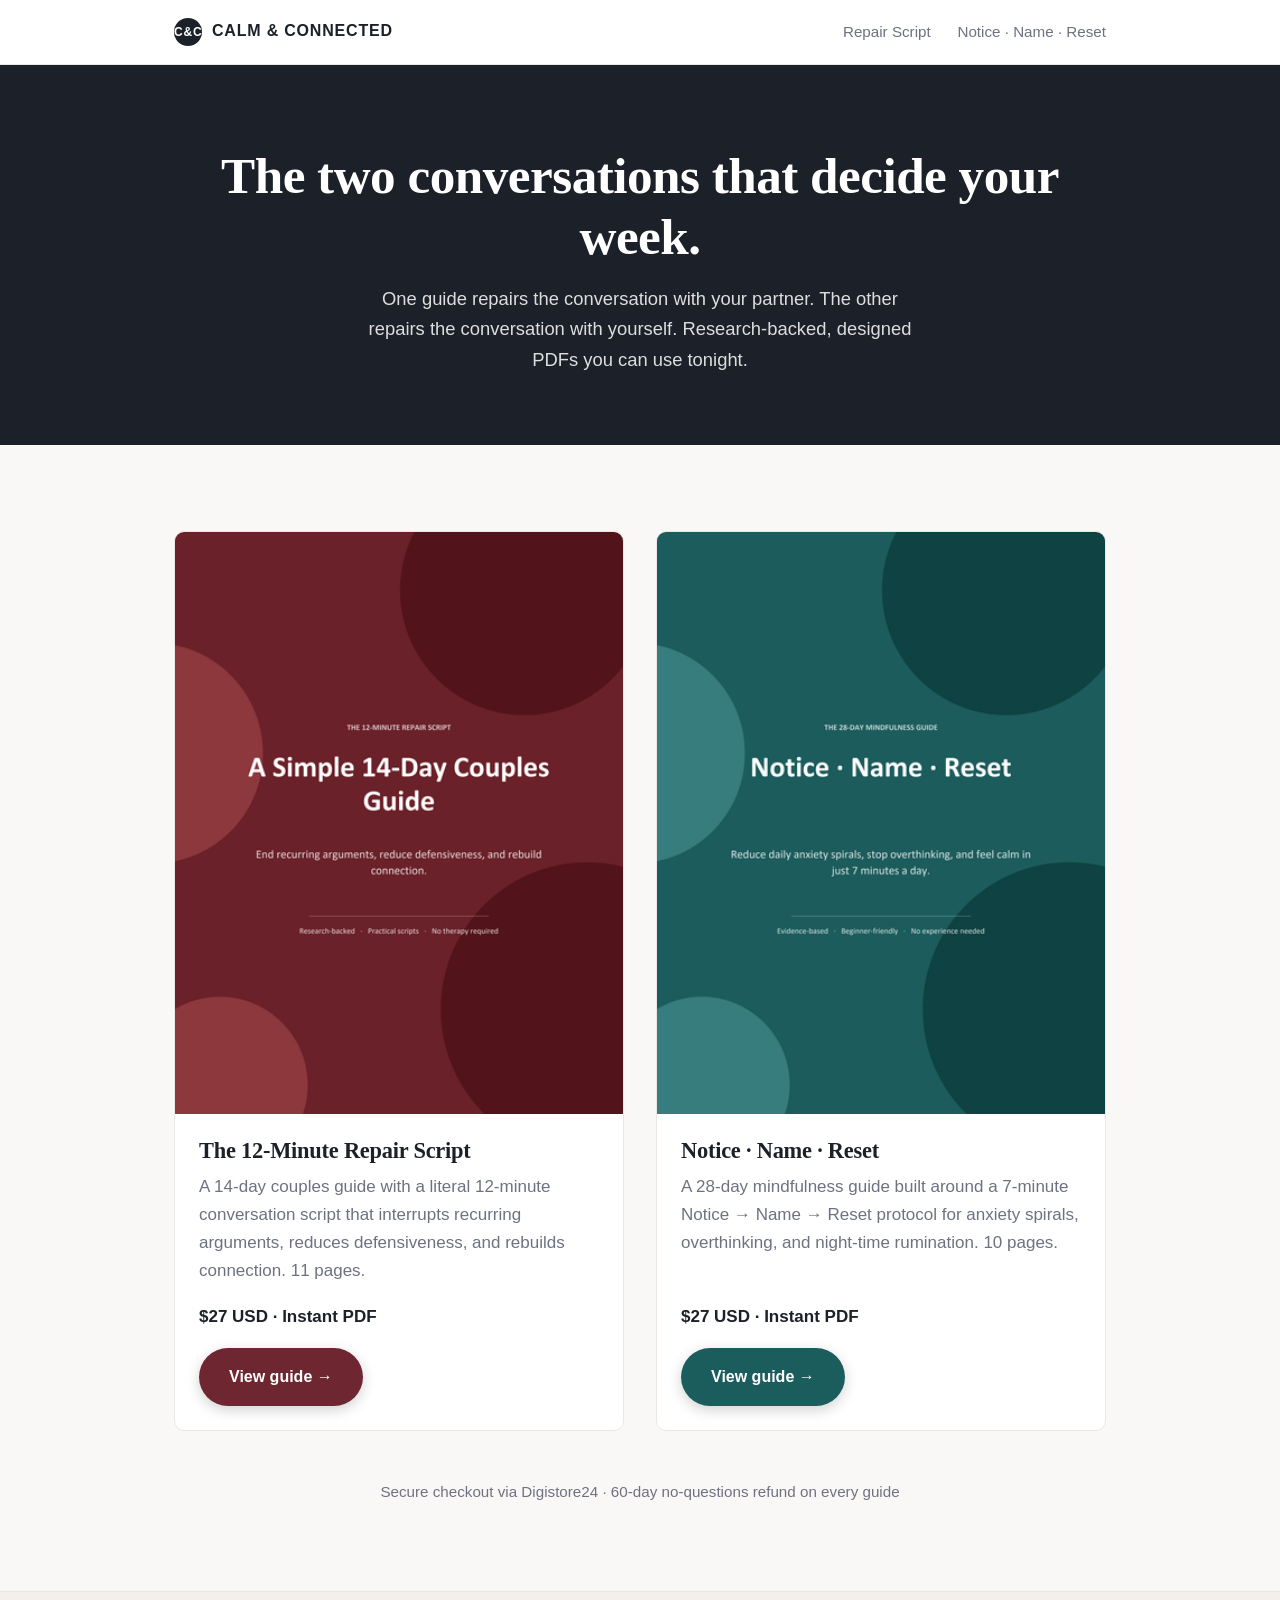
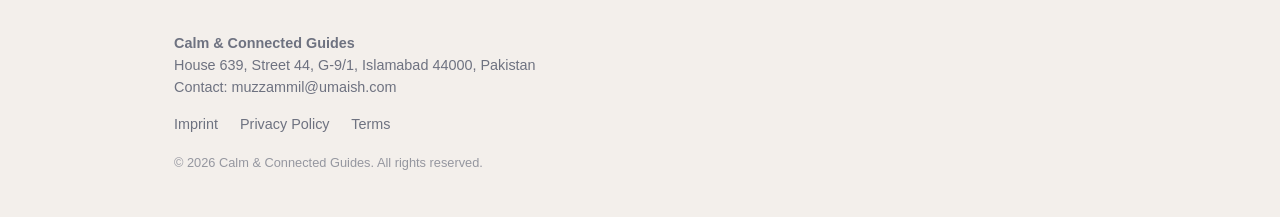
==== index.html @ 74327828 "first commit" ====
<!DOCTYPE html>
<html lang="en">
<head>
<meta charset="utf-8">
<meta name="viewport" content="width=device-width, initial-scale=1">
<title>Calm &amp; Connected — Practical guides for the conversations that decide your week</title>
<meta name="description" content="Research-backed, designed PDF guides for couples communication and daily anxiety. Instant download, 60-day refund.">
<meta property="og:title" content="Calm &amp; Connected — Practical guides">
<meta property="og:description" content="One guide repairs the conversation with your partner. The other repairs the conversation with yourself.">
<meta property="og:image" content="assets/cover_repair_400x520.jpg">
<link rel="stylesheet" href="assets/styles.css">
<style>
  /* Landing-page specific tweaks */
  .product-grid {
    display: grid;
    grid-template-columns: 1fr 1fr;
    gap: 32px;
    margin-top: 36px;
  }
  .product-card {
    background: var(--white);
    border-radius: var(--radius);
    border: 1px solid var(--line);
    overflow: hidden;
    transition: transform 0.15s ease, box-shadow 0.15s ease;
    display: flex;
    flex-direction: column;
  }
  .product-card:hover {
    transform: translateY(-2px);
    box-shadow: var(--shadow);
  }
  .product-card .cover {
    aspect-ratio: 400 / 520;
    overflow: hidden;
  }
  .product-card .cover img {
    width: 100%; height: 100%; object-fit: cover;
  }
  .product-card .body {
    padding: 24px;
    flex: 1;
    display: flex;
    flex-direction: column;
  }
  .product-card h3 {
    margin: 0 0 8px;
    font-size: 1.4rem;
    color: var(--ink);
  }
  .product-card p {
    color: var(--muted);
    flex: 1;
    margin-bottom: 18px;
  }
  .product-card .price {
    font-weight: 700;
    color: var(--ink);
    margin-bottom: 16px;
  }
  .product-card .btn {
    align-self: flex-start;
  }
  .repair-card { --accent: #6e2630; --accent-soft: #f7eaec; }
  .repair-card .btn { background: #6e2630; color: #fff; }
  .calm-card { --accent: #1b5c5c; --accent-soft: #e8f1f1; }
  .calm-card .btn { background: #1b5c5c; color: #fff; }
  @media (max-width: 768px) {
    .product-grid { grid-template-columns: 1fr; }
  }
  .landing-hero {
    background: #1c2028;
    color: #fff;
    padding: 80px 0 70px;
    text-align: center;
  }
  .landing-hero h1 { color: #fff; margin-bottom: 16px; }
  .landing-hero p { font-size: 1.15rem; opacity: 0.85; max-width: 56ch; margin: 0 auto; }
</style>
</head>
<body>

<header class="site-header">
  <div class="container">
    <a href="./index.html" class="brand" style="color:var(--ink);">
      <span class="brand-mark" style="background:#1c2028;">C&amp;C</span>Calm &amp; Connected
    </a>
    <nav>
      <a href="repair-script/index.html">Repair Script</a>
      <a href="notice-name-reset/index.html">Notice · Name · Reset</a>
    </nav>
  </div>
</header>

<section class="landing-hero">
  <div class="container">
    <h1>The two conversations that decide your week.</h1>
    <p>
      One guide repairs the conversation with your partner. The other repairs the
      conversation with yourself. Research-backed, designed PDFs you can use tonight.
    </p>
  </div>
</section>

<section style="padding-top:50px;">
  <div class="container">
    <div class="product-grid">

      <article class="product-card repair-card">
        <a href="repair-script/index.html" class="cover">
          <img src="assets/cover_repair_400x520.png" alt="The 12-Minute Repair Script">
        </a>
        <div class="body">
          <h3>The 12-Minute Repair Script</h3>
          <p>
            A 14-day couples guide with a literal 12-minute conversation script
            that interrupts recurring arguments, reduces defensiveness, and
            rebuilds connection. 11 pages.
          </p>
          <div class="price">$27 USD · Instant PDF</div>
          <a href="repair-script/index.html" class="btn">View guide →</a>
        </div>
      </article>

      <article class="product-card calm-card">
        <a href="notice-name-reset/index.html" class="cover">
          <img src="assets/cover_calm_400x520.png" alt="Notice · Name · Reset">
        </a>
        <div class="body">
          <h3>Notice · Name · Reset</h3>
          <p>
            A 28-day mindfulness guide built around a 7-minute Notice → Name → Reset
            protocol for anxiety spirals, overthinking, and night-time rumination.
            10 pages.
          </p>
          <div class="price">$27 USD · Instant PDF</div>
          <a href="notice-name-reset/index.html" class="btn">View guide →</a>
        </div>
      </article>

    </div>

    <p style="text-align:center;margin-top:48px;color:var(--muted);font-size:0.95rem;">
      Secure checkout via Digistore24 · 60-day no-questions refund on every guide
    </p>
  </div>
</section>

<footer class="site-footer">
  <div class="container">
    <p class="imprint">
      <strong>Calm &amp; Connected Guides</strong><br>
      House 639, Street 44, G-9/1, Islamabad 44000, Pakistan<br>
      Contact: <a href="mailto:muzzammil@umaish.com">muzzammil@umaish.com</a>
    </p>
    <p class="links">
      <a href="imprint/index.html">Imprint</a>
      <a href="privacy/index.html">Privacy Policy</a>
      <a href="terms/index.html">Terms</a>
    </p>
    <p style="font-size:0.8rem;margin-top:14px;opacity:0.7;">
      © 2026 Calm &amp; Connected Guides. All rights reserved.
    </p>
  </div>
</footer>

</body>
</html>
---- assets/styles.css ----
/* Calm & Connected Guides — sales pages shared stylesheet */

:root {
  --ink: #1c2028;
  --muted: #6e7280;
  --bg: #faf8f6;
  --line: #ebe6e1;
  --white: #ffffff;
  --shadow: 0 4px 24px rgba(28, 32, 40, 0.08);
  --radius: 10px;
  --max-w: 980px;
  --font-sans: -apple-system, BlinkMacSystemFont, 'Segoe UI', 'Inter', 'Helvetica Neue', Arial, sans-serif;
  --font-display: 'Georgia', 'Charter', serif;
}

/* Per-page palettes — set on <body class="theme-repair"> or .theme-calm */
.theme-repair {
  --accent: #6e2630;
  --accent-dark: #4f1a22;
  --accent-light: #8a3540;
  --accent-soft: #f7eaec;
  --hero-bg: #6e2630;
}

.theme-calm {
  --accent: #1b5c5c;
  --accent-dark: #114040;
  --accent-light: #2f7777;
  --accent-soft: #e8f1f1;
  --hero-bg: #1b5c5c;
}

/* Reset */
*, *::before, *::after { box-sizing: border-box; }
html { -webkit-text-size-adjust: 100%; scroll-behavior: smooth; }
body {
  margin: 0;
  font-family: var(--font-sans);
  font-size: 17px;
  line-height: 1.65;
  color: var(--ink);
  background: var(--bg);
  -webkit-font-smoothing: antialiased;
}

img { max-width: 100%; height: auto; display: block; }
a { color: var(--accent); text-decoration: none; }
a:hover { text-decoration: underline; }

h1, h2, h3, h4 {
  font-family: var(--font-display);
  font-weight: 700;
  line-height: 1.2;
  margin: 0 0 0.6em;
  letter-spacing: -0.01em;
}
h1 { font-size: clamp(2rem, 5vw, 3.2rem); }
h2 { font-size: clamp(1.6rem, 3.5vw, 2.2rem); }
h3 { font-size: 1.3rem; }
p  { margin: 0 0 1.1em; }
ul { padding-left: 1.4em; margin: 0 0 1.2em; }
li { margin-bottom: 0.4em; }

.container {
  max-width: var(--max-w);
  margin: 0 auto;
  padding: 0 24px;
}

/* Header */
.site-header {
  padding: 18px 0;
  border-bottom: 1px solid var(--line);
  background: var(--white);
}
.site-header .container {
  display: flex;
  align-items: center;
  justify-content: space-between;
}
.site-header .brand {
  font-weight: 700;
  font-size: 1rem;
  letter-spacing: 0.05em;
  text-transform: uppercase;
  color: var(--ink);
}
.site-header .brand-mark {
  display: inline-block;
  width: 28px; height: 28px;
  background: var(--accent);
  color: #fff;
  border-radius: 50%;
  text-align: center;
  line-height: 28px;
  font-size: 0.75rem;
  margin-right: 10px;
  vertical-align: middle;
}
.site-header nav a {
  color: var(--muted);
  font-size: 0.95rem;
  margin-left: 22px;
}

/* Hero */
.hero {
  background: var(--hero-bg);
  color: #fff;
  padding: 80px 0 90px;
  position: relative;
  overflow: hidden;
}
.hero::before, .hero::after {
  content: '';
  position: absolute;
  background: rgba(255,255,255,0.06);
  border-radius: 50%;
}
.hero::before { width: 360px; height: 360px; top: -120px; right: -100px; }
.hero::after  { width: 280px; height: 280px; bottom: -120px; left: -80px; }
.hero .container {
  position: relative;
  z-index: 1;
  display: grid;
  grid-template-columns: 1fr 360px;
  gap: 60px;
  align-items: center;
}
.hero .eyebrow {
  font-size: 0.75rem;
  letter-spacing: 0.15em;
  text-transform: uppercase;
  opacity: 0.8;
  margin-bottom: 18px;
}
.hero h1 { color: #fff; margin-bottom: 22px; }
.hero p.lede {
  font-size: 1.15rem;
  line-height: 1.55;
  opacity: 0.92;
  margin-bottom: 32px;
  max-width: 36ch;
}
.hero .cover-shot img {
  border-radius: var(--radius);
  box-shadow: 0 12px 48px rgba(0,0,0,0.35);
}
.hero .fine {
  font-size: 0.85rem;
  opacity: 0.7;
  margin-top: 14px;
  margin-bottom: 0;
}

/* Buttons */
.btn {
  display: inline-block;
  padding: 16px 30px;
  background: #fff;
  color: var(--accent);
  border: 0;
  border-radius: 999px;
  font-weight: 700;
  font-size: 1rem;
  cursor: pointer;
  transition: transform 0.15s ease, box-shadow 0.15s ease;
  box-shadow: 0 4px 14px rgba(0,0,0,0.18);
  text-decoration: none !important;
}
.btn:hover { transform: translateY(-1px); box-shadow: 0 6px 20px rgba(0,0,0,0.24); }
.btn.btn-accent {
  background: var(--accent);
  color: #fff;
}

/* Sections */
section { padding: 70px 0; }
section.alt { background: var(--white); }

section h2 {
  text-align: center;
  margin-bottom: 12px;
}
section .lead {
  text-align: center;
  color: var(--muted);
  font-size: 1.1rem;
  max-width: 56ch;
  margin: 0 auto 48px;
}

/* Two-column blocks */
.two-col {
  display: grid;
  grid-template-columns: 1fr 1fr;
  gap: 48px;
  align-items: center;
}

/* Bullet block */
.checks {
  list-style: none;
  padding: 0;
  margin: 0;
  display: grid;
  grid-template-columns: 1fr;
  gap: 14px;
}
.checks li {
  position: relative;
  padding-left: 36px;
  font-size: 1.02rem;
  margin: 0;
}
.checks li::before {
  content: '';
  position: absolute;
  left: 0;
  top: 4px;
  width: 22px; height: 22px;
  background: var(--accent);
  border-radius: 6px;
  background-image: url("data:image/svg+xml,%3Csvg xmlns='http://www.w3.org/2000/svg' width='14' height='14' viewBox='0 0 24 24' fill='none' stroke='white' stroke-width='3' stroke-linecap='round' stroke-linejoin='round'%3E%3Cpolyline points='20 6 9 17 4 12'%3E%3C/polyline%3E%3C/svg%3E");
  background-repeat: no-repeat;
  background-position: center;
}

/* Three-column research */
.research-grid {
  display: grid;
  grid-template-columns: repeat(3, 1fr);
  gap: 24px;
}
.research-card {
  background: var(--accent-soft);
  border-left: 4px solid var(--accent);
  padding: 24px;
  border-radius: 8px;
}
.research-card h3 {
  color: var(--accent);
  font-size: 1rem;
  font-family: var(--font-sans);
  text-transform: uppercase;
  letter-spacing: 0.06em;
  margin-bottom: 12px;
}
.research-card p { margin: 0; font-size: 0.97rem; line-height: 1.6; }

/* Look-inside carousel */
.lookinside-grid {
  display: grid;
  grid-template-columns: repeat(3, 1fr);
  gap: 18px;
}
.lookinside-grid img {
  border-radius: var(--radius);
  box-shadow: var(--shadow);
}

/* Audience two-column */
.audience-grid {
  display: grid;
  grid-template-columns: 1fr 1fr;
  gap: 48px;
}
.audience-grid .col {
  background: var(--white);
  padding: 30px;
  border-radius: var(--radius);
  border: 1px solid var(--line);
}
.audience-grid .col h3 {
  color: var(--accent);
  margin-bottom: 16px;
}
.audience-grid .col ul {
  list-style: none;
  padding: 0;
}
.audience-grid .col li {
  padding-left: 24px;
  position: relative;
  margin-bottom: 10px;
  font-size: 0.98rem;
}
.audience-grid .col li::before {
  content: '·';
  color: var(--accent);
  font-weight: 700;
  font-size: 1.5rem;
  position: absolute;
  left: 6px;
  top: -6px;
}

/* Final CTA */
.final-cta {
  background: var(--hero-bg);
  color: #fff;
  text-align: center;
  padding: 80px 0;
  position: relative;
  overflow: hidden;
}
.final-cta::before, .final-cta::after {
  content: '';
  position: absolute;
  background: rgba(255,255,255,0.06);
  border-radius: 50%;
}
.final-cta::before { width: 320px; height: 320px; top: -160px; left: -120px; }
.final-cta::after  { width: 260px; height: 260px; bottom: -130px; right: -90px; }
.final-cta .container { position: relative; z-index: 1; }
.final-cta h2 { color: #fff; }
.final-cta p { opacity: 0.92; font-size: 1.1rem; max-width: 50ch; margin: 0 auto 30px; }
.final-cta .fine { font-size: 0.85rem; opacity: 0.7; margin-top: 14px; }

/* FAQ */
.faq details {
  background: var(--white);
  border: 1px solid var(--line);
  border-radius: 8px;
  padding: 18px 22px;
  margin-bottom: 12px;
}
.faq summary {
  font-weight: 600;
  cursor: pointer;
  list-style: none;
  position: relative;
  padding-right: 28px;
  color: var(--ink);
}
.faq summary::-webkit-details-marker { display: none; }
.faq summary::after {
  content: '+';
  position: absolute;
  right: 0;
  top: 0;
  color: var(--accent);
  font-size: 1.4rem;
  line-height: 1;
}
.faq details[open] summary::after { content: '–'; }
.faq details p { margin: 14px 0 0; color: var(--muted); }

/* Footer */
.site-footer {
  background: #f3efeb;
  border-top: 1px solid var(--line);
  padding: 40px 0 30px;
  font-size: 0.9rem;
  color: var(--muted);
}
.site-footer .imprint { margin-bottom: 14px; line-height: 1.55; }
.site-footer .links a { color: var(--muted); margin-right: 18px; }
.site-footer .links a:hover { color: var(--accent); }

/* Legal pages (imprint / privacy / terms / thank-you) */
.legal {
  background: var(--white);
  min-height: 80vh;
  padding: 60px 0;
}
.legal h1 { font-size: 2rem; margin-bottom: 24px; }
.legal h2 { font-size: 1.3rem; margin-top: 32px; margin-bottom: 12px; text-align: left; }
.legal .meta { color: var(--muted); font-size: 0.9rem; margin-bottom: 32px; }
.legal p, .legal ul, .legal ol { font-size: 1rem; line-height: 1.7; }

/* Thank-you page */
.thank-you {
  text-align: center;
  padding: 80px 0;
}
.thank-you .icon {
  width: 64px; height: 64px;
  margin: 0 auto 24px;
  background: var(--accent);
  border-radius: 50%;
  display: flex; align-items: center; justify-content: center;
  color: #fff;
  font-size: 2rem;
}
.thank-you h1 { font-size: 2.4rem; }
.thank-you .next-steps {
  text-align: left;
  background: var(--accent-soft);
  border-left: 4px solid var(--accent);
  padding: 24px 28px;
  border-radius: 8px;
  margin: 32px auto;
  max-width: 600px;
}

/* Responsive */
@media (max-width: 768px) {
  .hero { padding: 50px 0 60px; }
  .hero .container { grid-template-columns: 1fr; gap: 36px; }
  .hero .cover-shot { max-width: 240px; margin: 0 auto; }
  .two-col, .research-grid, .lookinside-grid, .audience-grid {
    grid-template-columns: 1fr;
    gap: 20px;
  }
  section { padding: 50px 0; }
  .site-header nav { display: none; }
}
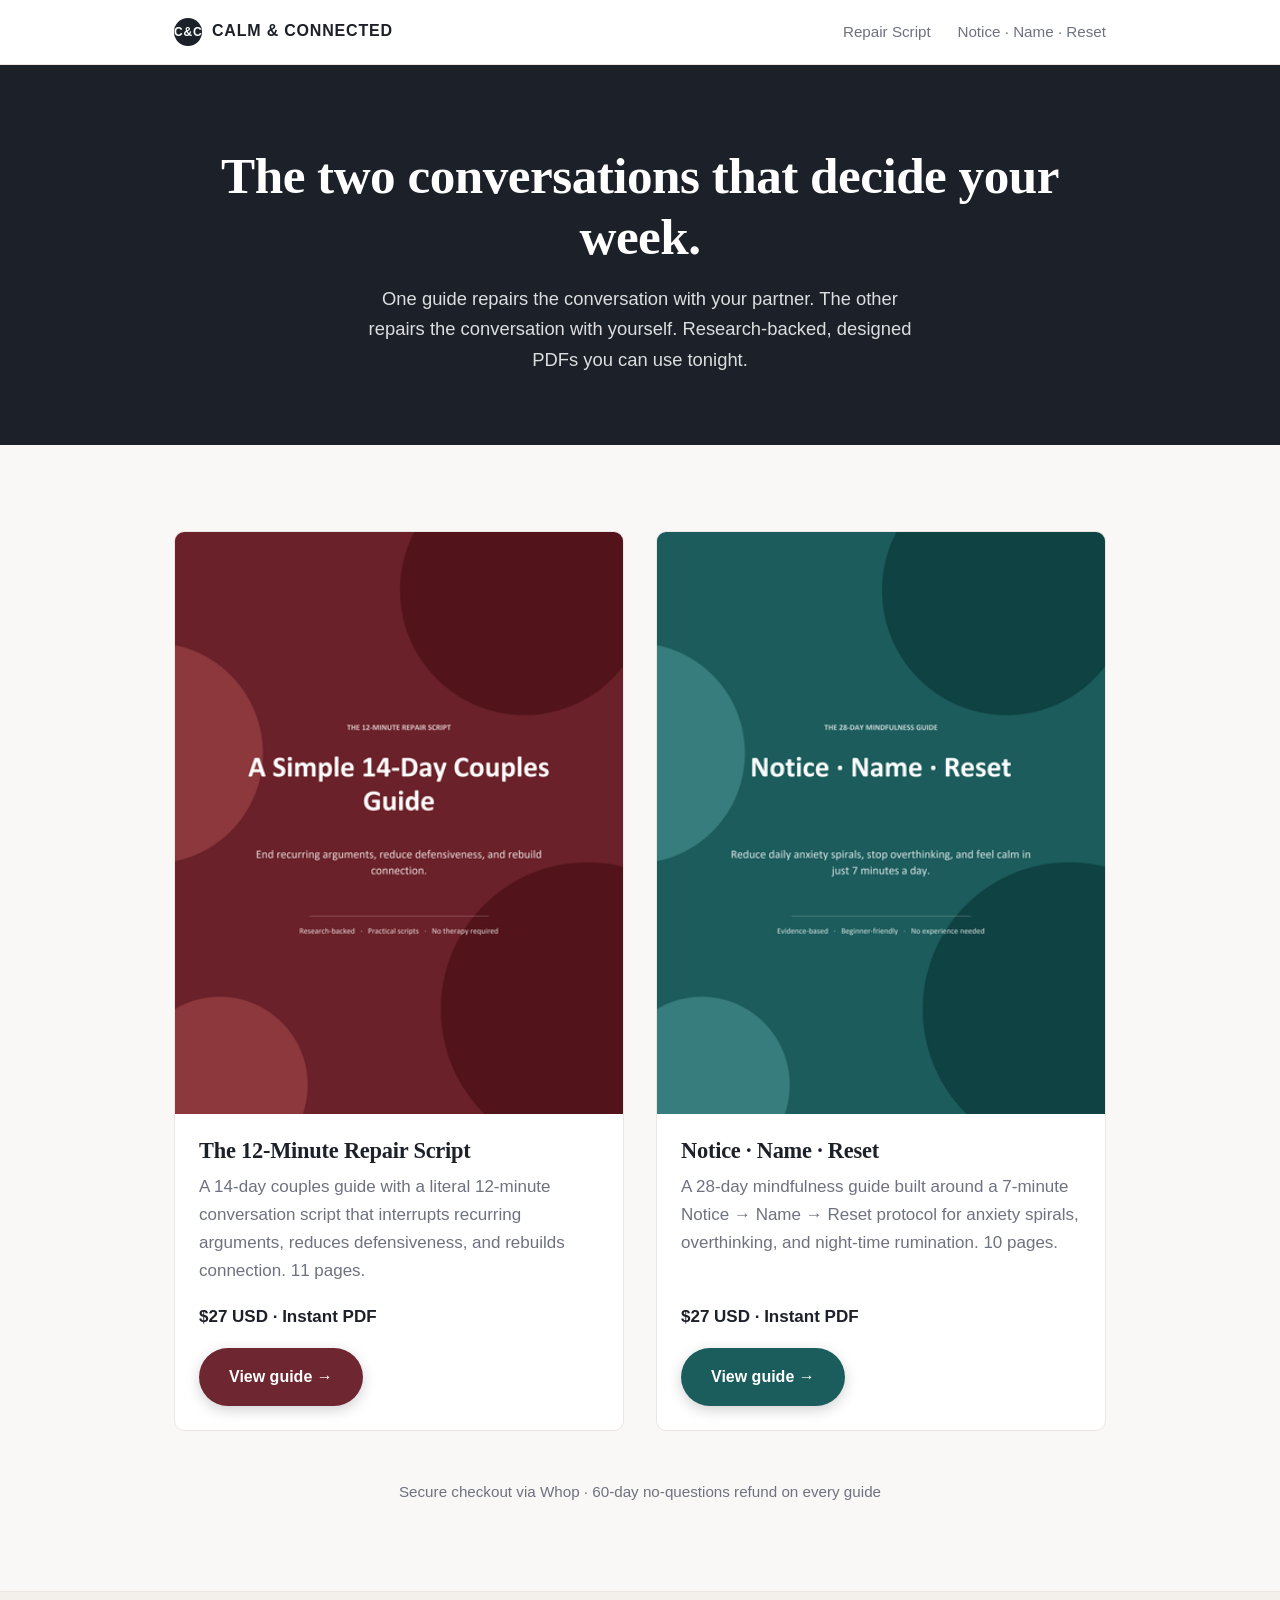
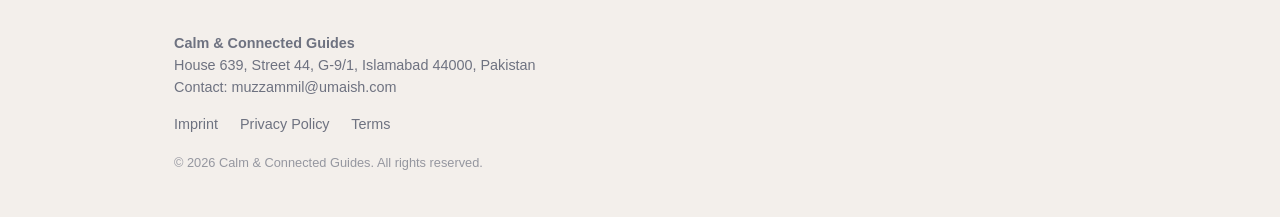
==== commit 8b1df24a: "Migrate checkout from Digistore24 to Whop - Point all buy buttons to the two Whop product URLs - Rep" ====
--- a/index.html
+++ b/index.html
@@ -141,7 +141,7 @@
     </div>
 
     <p style="text-align:center;margin-top:48px;color:var(--muted);font-size:0.95rem;">
-      Secure checkout via Digistore24 · 60-day no-questions refund on every guide
+      Secure checkout via Whop · 60-day no-questions refund on every guide
     </p>
   </div>
 </section>
--- a/assets/styles.css
+++ b/assets/styles.css
@@ -358,7 +358,7 @@
 .site-footer .links a { color: var(--muted); margin-right: 18px; }
 .site-footer .links a:hover { color: var(--accent); }
 
-/* Legal pages (imprint / privacy / terms / thank-you) */
+/* Legal pages (imprint / privacy / terms) */
 .legal {
   background: var(--white);
   min-height: 80vh;
@@ -368,31 +368,6 @@
 .legal h2 { font-size: 1.3rem; margin-top: 32px; margin-bottom: 12px; text-align: left; }
 .legal .meta { color: var(--muted); font-size: 0.9rem; margin-bottom: 32px; }
 .legal p, .legal ul, .legal ol { font-size: 1rem; line-height: 1.7; }
-
-/* Thank-you page */
-.thank-you {
-  text-align: center;
-  padding: 80px 0;
-}
-.thank-you .icon {
-  width: 64px; height: 64px;
-  margin: 0 auto 24px;
-  background: var(--accent);
-  border-radius: 50%;
-  display: flex; align-items: center; justify-content: center;
-  color: #fff;
-  font-size: 2rem;
-}
-.thank-you h1 { font-size: 2.4rem; }
-.thank-you .next-steps {
-  text-align: left;
-  background: var(--accent-soft);
-  border-left: 4px solid var(--accent);
-  padding: 24px 28px;
-  border-radius: 8px;
-  margin: 32px auto;
-  max-width: 600px;
-}
 
 /* Responsive */
 @media (max-width: 768px) {
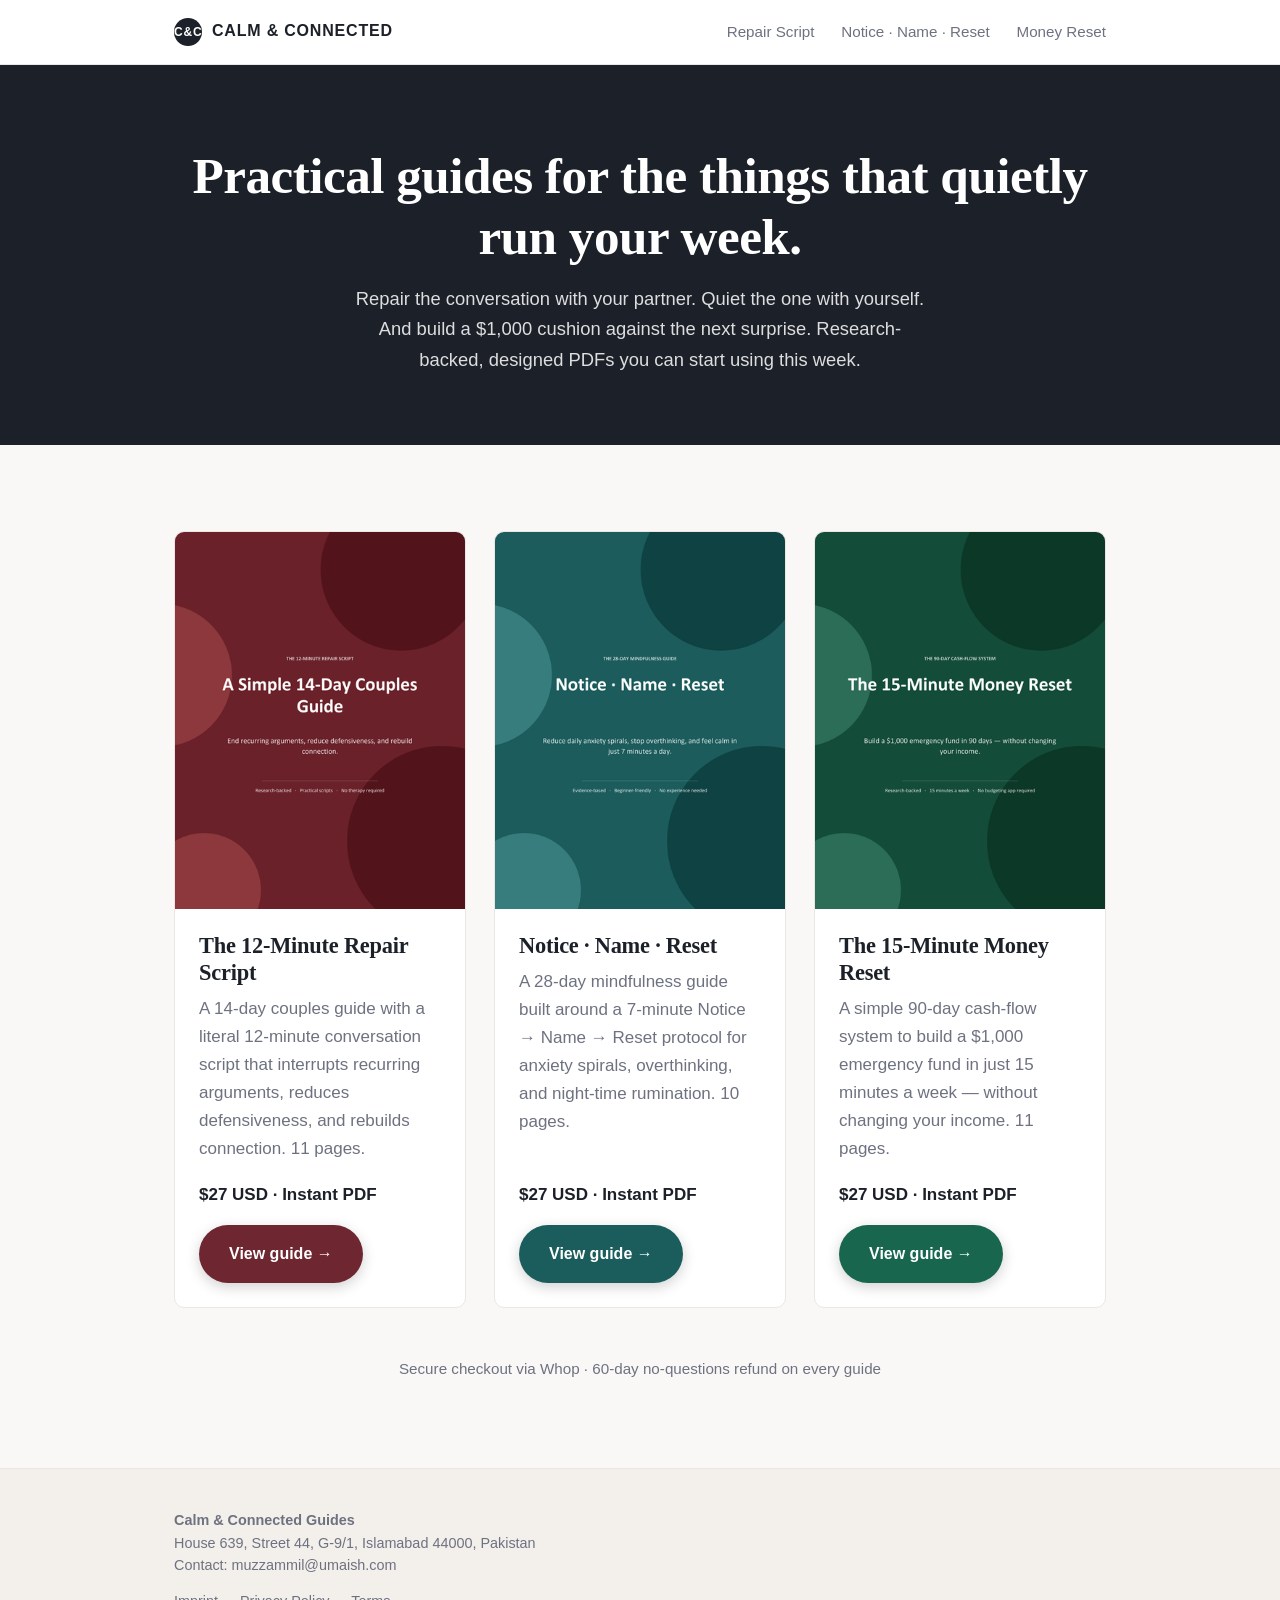
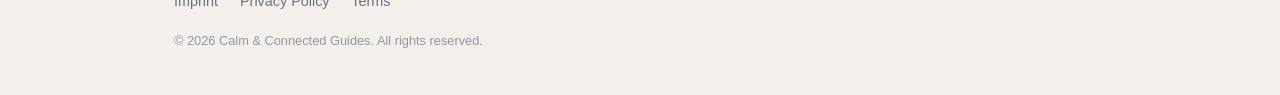
==== commit dafa8645: "Add The 15-Minute Money Reset as a third product - New sales page (money-reset/) with emerald theme-" ====
--- a/index.html
+++ b/index.html
@@ -4,17 +4,17 @@
 <meta charset="utf-8">
 <meta name="viewport" content="width=device-width, initial-scale=1">
 <title>Calm &amp; Connected — Practical guides for the conversations that decide your week</title>
-<meta name="description" content="Research-backed, designed PDF guides for couples communication and daily anxiety. Instant download, 60-day refund.">
+<meta name="description" content="Research-backed, designed PDF guides for couples communication, daily anxiety, and building a $1,000 emergency fund. Instant download, 60-day refund.">
 <meta property="og:title" content="Calm &amp; Connected — Practical guides">
-<meta property="og:description" content="One guide repairs the conversation with your partner. The other repairs the conversation with yourself.">
+<meta property="og:description" content="Repair the conversation with your partner, quiet the one with yourself, and build a $1,000 emergency cushion. Research-backed, designed PDFs.">
 <meta property="og:image" content="assets/cover_repair_400x520.jpg">
 <link rel="stylesheet" href="assets/styles.css">
 <style>
   /* Landing-page specific tweaks */
   .product-grid {
     display: grid;
-    grid-template-columns: 1fr 1fr;
-    gap: 32px;
+    grid-template-columns: repeat(auto-fit, minmax(260px, 1fr));
+    gap: 28px;
     margin-top: 36px;
   }
   .product-card {
@@ -65,6 +65,8 @@
   .repair-card .btn { background: #6e2630; color: #fff; }
   .calm-card { --accent: #1b5c5c; --accent-soft: #e8f1f1; }
   .calm-card .btn { background: #1b5c5c; color: #fff; }
+  .money-card { --accent: #17664d; --accent-soft: #e7f3ed; }
+  .money-card .btn { background: #17664d; color: #fff; }
   @media (max-width: 768px) {
     .product-grid { grid-template-columns: 1fr; }
   }
@@ -88,16 +90,18 @@
     <nav>
       <a href="repair-script/index.html">Repair Script</a>
       <a href="notice-name-reset/index.html">Notice · Name · Reset</a>
+      <a href="money-reset/index.html">Money Reset</a>
     </nav>
   </div>
 </header>
 
 <section class="landing-hero">
   <div class="container">
-    <h1>The two conversations that decide your week.</h1>
+    <h1>Practical guides for the things that quietly run your week.</h1>
     <p>
-      One guide repairs the conversation with your partner. The other repairs the
-      conversation with yourself. Research-backed, designed PDFs you can use tonight.
+      Repair the conversation with your partner. Quiet the one with yourself. And build a
+      $1,000 cushion against the next surprise. Research-backed, designed PDFs you can
+      start using this week.
     </p>
   </div>
 </section>
@@ -138,6 +142,21 @@
         </div>
       </article>
 
+      <article class="product-card money-card">
+        <a href="money-reset/index.html" class="cover">
+          <img src="assets/cover_money_400x520.png" alt="The 15-Minute Money Reset">
+        </a>
+        <div class="body">
+          <h3>The 15-Minute Money Reset</h3>
+          <p>
+            A simple 90-day cash-flow system to build a $1,000 emergency fund in
+            just 15 minutes a week — without changing your income. 11 pages.
+          </p>
+          <div class="price">$27 USD · Instant PDF</div>
+          <a href="money-reset/index.html" class="btn">View guide →</a>
+        </div>
+      </article>
+
     </div>
 
     <p style="text-align:center;margin-top:48px;color:var(--muted);font-size:0.95rem;">
--- a/assets/styles.css
+++ b/assets/styles.css
@@ -30,6 +30,14 @@
   --hero-bg: #1b5c5c;
 }
 
+.theme-money {
+  --accent: #17664d;
+  --accent-dark: #0d3829;
+  --accent-light: #2b6e57;
+  --accent-soft: #e7f3ed;
+  --hero-bg: #144d3b;
+}
+
 /* Reset */
 *, *::before, *::after { box-sizing: border-box; }
 html { -webkit-text-size-adjust: 100%; scroll-behavior: smooth; }
